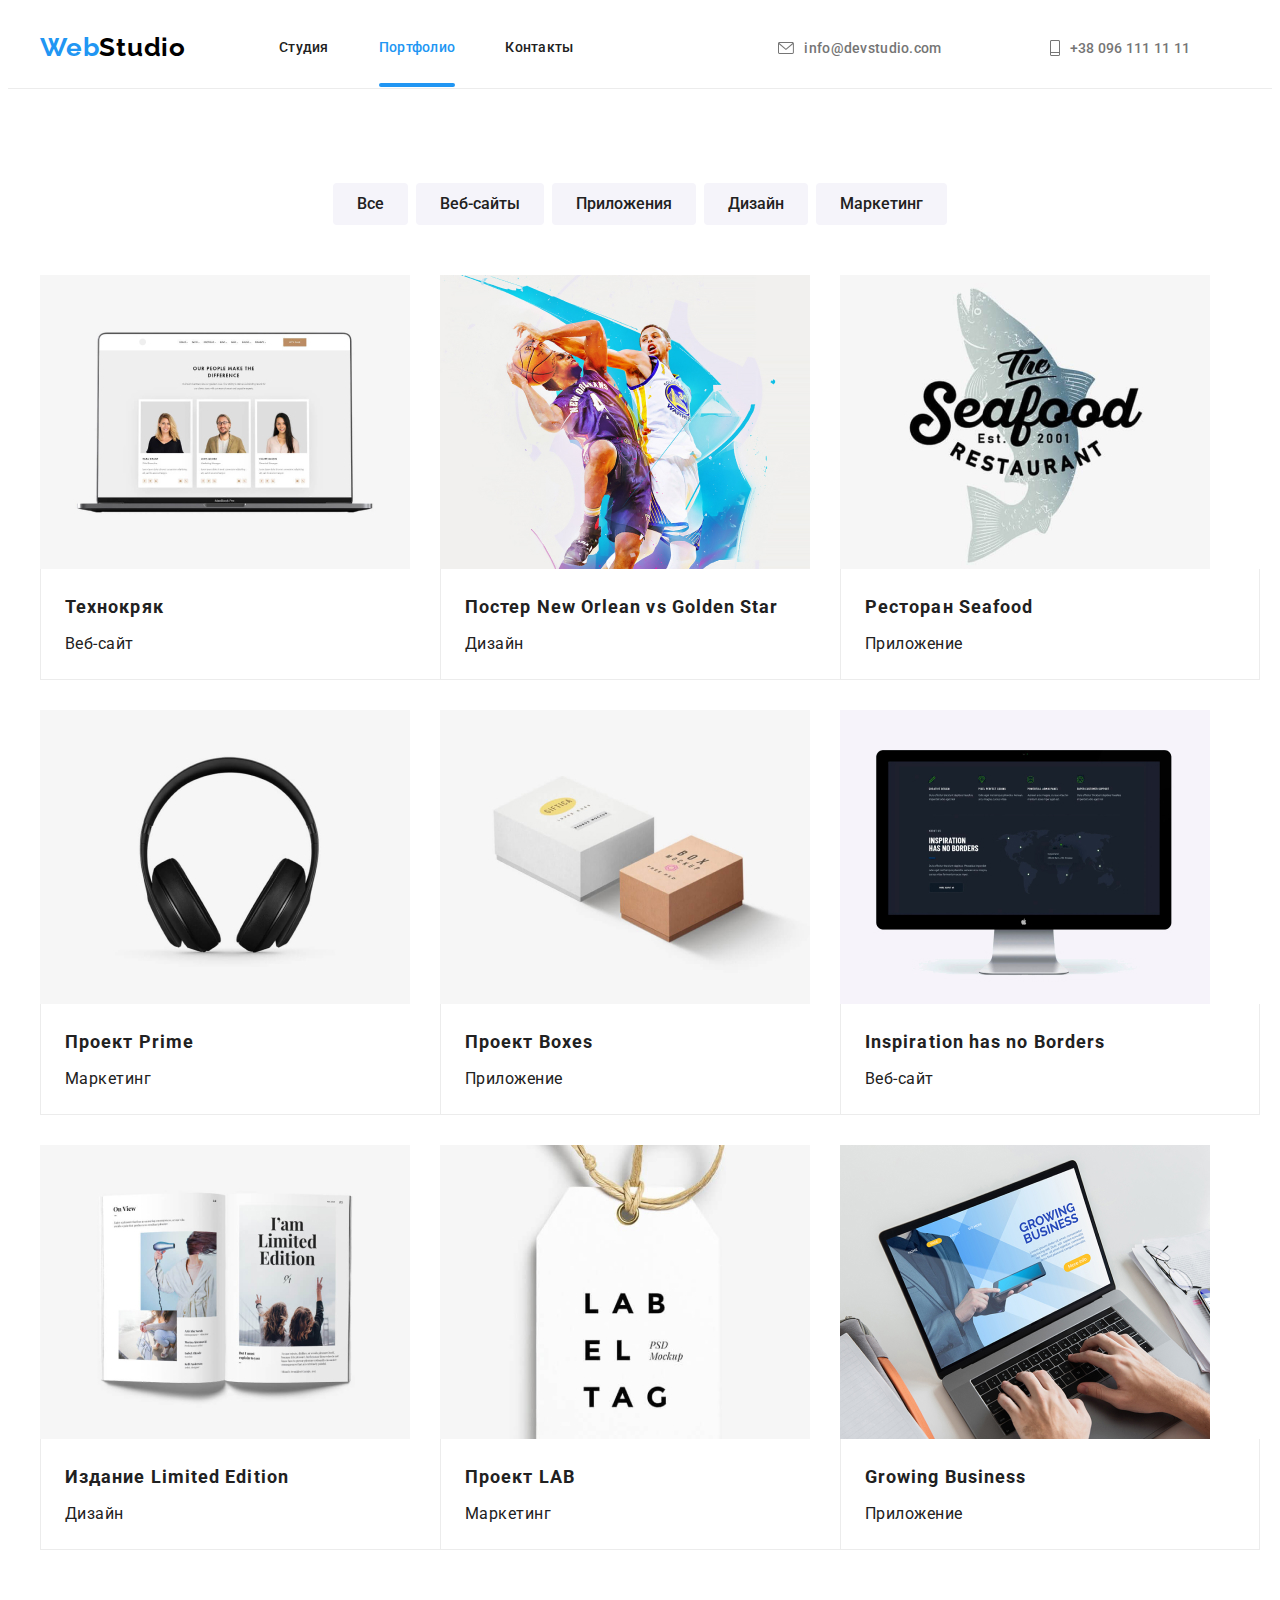
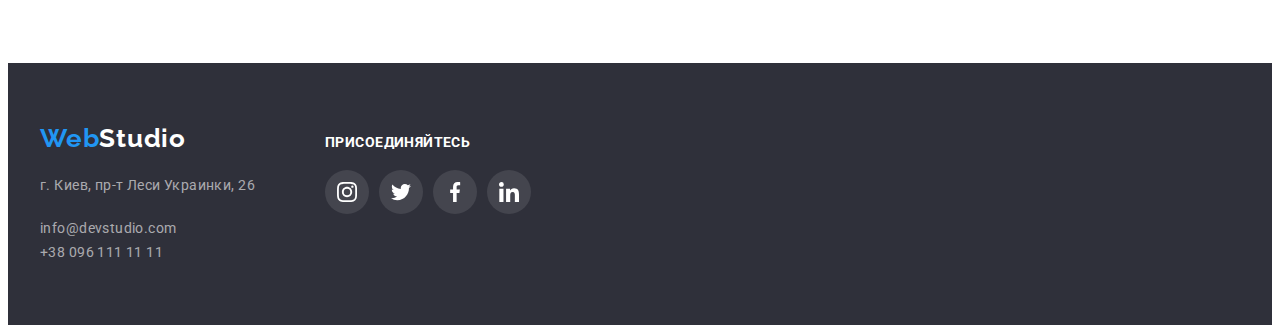
==== portfolio.html @ d0eacb2d "Add files via upload" ====
<!DOCTYPE html>
<html lang="en">
  <head>
    <meta charset="UTF-8" />
    <meta http-equiv="X-UA-Compatible" content="IE=edge" />
    <meta name="viewport" content="width=device-width, initial-scale=1.0" />
    <title>Document</title>
    <link
      rel="stylesheet"
      href="https://cdnjs.cloudflare.com/ajax/libs/modern-normalize/1.1.0/modern-normalize.min.css"
      integrity="sha512-wpPYUAdjBVSE4KJnH1VR1HeZfpl1ub8YT/NKx4PuQ5NmX2tKuGu6U/JRp5y+Y8XG2tV+wKQpNHVUX03MfMFn9Q=="
      crossorigin="anonymous"
      referrerpolicy="no-referrer"
    />
    <link rel="preconnect" href="https://fonts.gstatic.com" />
    <link
      href="https://fonts.googleapis.com/css2?family=Raleway:wght@700&family=Roboto:wght@400;500;700;900&display=swap"
      rel="stylesheet"
    />
  </head>
  <link rel="stylesheet" href="css/style.css" />
  <body>
    <!-- HEADER -->
    <header class="header">
      <div class="container header-container">
        <nav class="main-nav">
          <a class="logo-header-link" href=""
            >Web<span class="logo-color">Studio</span></a
          >
          <ul class="site-nav">
            <li class="nav-item">
              <a class="link" href="./index.html"> Студия</a>
            </li>
            <li class="nav-item">
              <a class="link current" href="./portfolio.html "> Портфолио</a>
            </li>
            <li class="nav-item"><a class="link" href=" "> Контакты</a></li>
          </ul>
        </nav>
        <ul class="auth-nav">
          <li class="auth-nav-item">
            <a class="contact-link" href="mailto:info@devstudio.com">
              <svg class="auth-nav-icon" width="16"height="12">
                <use href="./images/icons/sprite.svg#icon-envelope"></use>
              </svg>
              info@devstudio.com</a
            >
          </li>
          <li class="auth-nav-item">
            <a class="contact-link" href="tel:+380961111111"
              >
              <svg class="auth-nav-icon" width="10"height="16">
                <use href="./images/icons/sprite.svg#icon-cell"></use>
              </svg>
              +38 096 111 11 11</a
            >
          </li>
        </ul>
      </div>
    </header>
    <main>
      <!-- Filter -->
      <section class="section-hero">
        <div class="container">
          <h1 class="visually-hidden">Портфолио</h1>
          <ul class="filtr-menu-list">
            <li class="filtr-item">
              <button class="pop-up-btn" type="button">Все</button>
            </li>
            <li class="filtr-item">
              <button class="pop-up-btn" type="button">Веб-сайты</button>
            </li>
            <li class="filtr-item">
              <button class="pop-up-btn" type="button">Приложения</button>
            </li>
            <li class="filtr-item">
              <button class="pop-up-btn" type="button">Дизайн</button>
            </li>
            <li class="filtr-item">
              <button class="pop-up-btn" type="button">Маркетинг</button>
            </li>
          </ul>
          <h2 hidden class="">фильтр</h2>
          <!-- PORTFOLIO-->
          
          <ul class="projects-list list">

                <li class="projects-list-item">
                  <a href="" class="link overlay-content">
                  <div class="overlay-area">
                      <img class="card-projects" src="images/Portfolio/texnokriak.jpg" alt="Страница веб-сайта проекта Технокряк" width="370" height="294">
                      <p class="projects-overlay">Технокряк это современная площадка распространения коронавируса. Компании используют эту платформу для цифрового шпионажа и атак на защищённые сервера конкурентов.</p>
                  </div>
                  <div class="card-description">
                      <h3 class="projects-list-title">Технокряк</h3>
                      <p class="projects-list-descr">Веб-сайт</p>
                  </div>
                  </a>
              </li>

              <li class="projects-list-item">
                  <a href="" class="link overlay-content">
                  <div class="overlay-area">
                      <img class="card-projects" src="images/Portfolio/poster.jpg" alt="Игроки команд играют в баскетбол" width="370" height="294">
                      <p class="projects-overlay">Технокряк это современная площадка распространения коронавируса. Компании используют эту платформу для цифрового шпионажа и атак на защищённые сервера конкурентов.</p>
                  </div>
                  <div class="card-description">
                      <h3 class="projects-list-title">Постер <span lang="en">New Orlean vs Golden Star</span> </h3>
                      <p class="projects-list-descr">Дизайн</p>
                  </div>
                  </a>
              </li>

              <li class="projects-list-item">
                  <a href="" class="link overlay-content">
                  <div class="overlay-area">
                      <img class="card-projects" src="images/Portfolio/restoran.jpg" alt="Логотип ресторана" width="370" height="294">
                      <p class="projects-overlay">Технокряк это современная площадка распространения коронавируса. Компании используют эту платформу для цифрового шпионажа и атак на защищённые сервера конкурентов.</p>
                  </div>
                  <div class="card-description">
                      <h3 class="projects-list-title">Ресторан <span lang="en">Seafood</span></h3>
                      <p class="projects-list-descr">Приложение</p>
                  </div>
                  </a>
              </li>

              <li class="projects-list-item">
                  <a href="" class="link overlay-content">
                  <div class="overlay-area">
                      <img class="card-projects" src="images/Portfolio/projectprime.jpg" alt="Наушники" width="370" height="294">
                      <p class="projects-overlay">Технокряк это современная площадка распространения коронавируса. Компании используют эту платформу для цифрового шпионажа и атак на защищённые сервера конкурентов.</p>
                  </div>
                  <div class="card-description">
                      <h3 class="projects-list-title">Проект <span lang="en">Prime</span></h3>
                      <p class="projects-list-descr">Маркетинг</p>
                  </div>
                  </a>
              </li>

              <li class="projects-list-item">
                  <a href="" class="link overlay-content">
                  <div class="overlay-area">
                      <img class="card-projects" src="images/Portfolio/projectboxes.jpg" alt="Образцы коробок з логотипами" width="370" height="294">
                      <p class="projects-overlay">Технокряк это современная площадка распространения коронавируса. Компании используют эту платформу для цифрового шпионажа и атак на защищённые сервера конкурентов.</p>
                  </div>
                  <div class="card-description">
                      <h3 class="projects-list-title">Проект <span lang="en">Boxes</span></h3>
                      <p class="projects-list-descr">Приложение</p>
                  </div>
                  </a>
              </li>

              <li class="projects-list-item">
                  <a href="" class="link overlay-content">
                  <div class="overlay-area">
                      <img class="card-projects" src="images/Portfolio/inspiration.jpg" alt="Приветственная страница веб-сайта" width="370" height="294">
                      <p class="projects-overlay">Технокряк это современная площадка распространения коронавируса. Компании используют эту платформу для цифрового шпионажа и атак на защищённые сервера конкурентов.</p>
                  </div>
                  <div class="card-description">
                      <h3 class="projects-list-title" lang="en">Inspiration has no Borders</h3>
                      <p class="projects-list-descr">Веб-сайт</p>
                  </div>
                  </a>
              </li>

              <li class="projects-list-item">
                  <a href="" class="link overlay-content">
                  <div class="overlay-area">
                      <img class="card-projects" src="images/Portfolio/liited.jpg" alt="Развертка печатного издания" width="370" height="294">
                      <p class="projects-overlay">Технокряк это современная площадка распространения коронавируса. Компании используют эту платформу для цифрового шпионажа и атак на защищённые сервера конкурентов.</p>
                  </div>
                  <div class="card-description">
                      <h3 class="projects-list-title">Издание <span lang="en">Limited Edition</span></h3>
                      <p class="projects-list-descr">Дизайн</p>
                  </div>
                  </a>
              </li>

              <li class="projects-list-item">
                  <a href="" class="link overlay-content">
                  <div class="overlay-area">
                      <img class="card-projects" src="images/Portfolio/projectlab.jpg"alt="Етикетка бренда" width="370" height="294">
                      <p class="projects-overlay">Технокряк это современная площадка распространения коронавируса. Компании используют эту платформу для цифрового шпионажа и атак на защищённые сервера конкурентов.</p>
                  </div>
                  <div class="card-description">
                      <h3 class="projects-list-title">Проект <span lang="en">LAB</span></h3>
                      <p class="projects-list-descr">Маркетинг</p>
                  </div>
                  </a>
              </li>

              <li class="projects-list-item">
                  <a href="" class="link overlay-content">
                  <div class="overlay-area">
                      <img class="card-projects" src="images/Portfolio/growing.jpg" alt="Приветственная страница приложения на лептопе" width="370" height="294">
                      <p class="projects-overlay">Технокряк это современная площадка распространения коронавируса. Компании используют эту платформу для цифрового шпионажа и атак на защищённые сервера конкурентов.</p>
                  </div>
                  <div class="card-description">
                      <h3 class="projects-list-title" lang="en"> Growing Business</h3>
                      <p class="projects-list-descr">Приложение</p>
                  </div>
                  </a>
              </li>
          </ul>
​
          
        </div>
      </section>
    </main>
    <!-- Footer -->
    <footer class="footer">
      <div class="container footer-container">
        <div  class="container-address">
          <a class="logo-footer" href=" "
          >Web<span class="logo-color-footer">Studio</span></a>
        <address class="main-contact">
        
          <ul class="list">
            <li class="footer-item">
              <a
                class="footer-link footer-location link"
                href="https://goo.gl/maps/65E6jA36ebbG1yaQ8"
                target="_blank"
                rel="noopener noreferrer"
                >г. Киев, пр-т Леси Украинки, 26</a
              >
            </li>
​
            <li class="footer-item">
              <a class="footer-link footer-contact link" href="mailto:info@devstudio.com">
                info@devstudio.com</a
              >
            </li>
            <li class="footer-link footer-contact link">
              <a class="footer-link footer-contact link" href="tel:+380961111111"
                >+38 096 111 11 11</a
              >
            </li>
          </ul>
          
        </address>
      </div>
      <div class="footer-social">
        <h3 class="icon-title">присоединяйтесь</h3>
        <ul class="footer-list-icon list" >
          <li class="footer-list-icon-item">
        <a class="footer-list-icon-item-link" href="#">
          <svg class="footer-icon" width="20px" 
          height="20px">
             <use
                href="./images/icons/sprite.svg#icon-instagram"></use>
         </svg>
        </a>
      </li>
      <li class="footer-list-icon-item">
        <a class="footer-list-icon-item-link" href="#">
          <svg class="footer-icon" width="20px" 
          height="20px">
             <use
                href="./images/icons/sprite.svg#icon-twitter"></use>
         </svg>
        </a>
      </li>
      <li class="footer-list-icon-item">
        <a class="footer-list-icon-item-link" href="#">
          <svg class="footer-icon" width="20px" 
          height="20px">
             <use
                href="./images/icons/sprite.svg#icon-facebook"></use>
         </svg>
        </a>
      </li>
      <li class="footer-list-icon-item">
        <a class="footer-list-icon-item-link" href="#">
          <svg class="footer-icon" width="20px" 
          height="20px">
             <use
                href="./images/icons/sprite.svg#icon-linkedin"></use>
         </svg>
        </a>
      </li>
      </ul>
      </div>
      </div>
    </footer>
  </body>
</html>
---- css/style.css ----
.list {
  list-style: none;
}

:root {
  --primary-font: "Roboto", sans-serif;
  --secondary-font: "Raleway", sans-serif;
  --primary-font-color: #757575;
  --secondary-font-color: #212121;
  --logo-accent-color: #2196f3;
  --logo-second-color: #000000;
  --our-team-bgr: #f5f4fa;
  --logo-footer-color: #ffffff;
  --link-hover-focus: #2196f3;
  --border-color: #ececec;
  --box-shadov: 0px 1px 3px rgba(0, 0, 0, 0.12), 0px 1px 1px rgba(0, 0, 0, 0.14),
    0px 2px 1px rgba(0, 0, 0, 0.2);
  --btn-shadow: 0px 4px 4px rgba(0, 0, 0, 0.15);
  --footer-link-color: rgba(255, 255, 255, 0.6);
  --footer-bgr: #2f303a;
  --main-letter-spacing: 0.03em;
  --main-font-size: 14px;
  transition: fill 250ms cubic-bezier(0.4, 0, 0.2, 1), border 250ms cubic-bezier(0.4, 0, 0.2, 1);
  transition: color 250ms cubic-bezier(0.4, 0, 0.2, 1);
  transition: background-color 250ms cubic-bezier(0.4, 0, 0.2, 1), color 250ms cubic-bezier(0.4, 0, 0.2, 1), box-shadow 250ms cubic-bezier(0.4, 0, 0.2, 1);
  --font-weight-secondary: bold;
}
h1,
h2,
h3,
h4,
h5,
p {
  margin-top: 0;
  margin-bottom: 0;
}
ul,
ol {
  margin-top: 0;
  margin-bottom: 0;
  padding-left: 0;
}

a {
  text-decoration: none;
}
.list{
  list-style: none;
  margin-top: 0px;
  margin-bottom: 0px;
  padding-left: 0px;
}
.link{
  text-decoration: none;
  color: inherit;
  transition: color 250ms cubic-bezier(0.4, 0, 0.2, 1);
}

img {
  display: block;
}
body {
  font-family: var(--primacy-font), "Open-sans", sans-serif;
  color: var(--primary-font-color);
}
.header {
  padding-top: 24px;
  padding-bottom: 25px;
  border-bottom: 1px solid var(--border-color);
}
.header-container {
  display: flex;
  align-items: center;
}

  .container {
    width: 1200px;
    padding-left: 15px;
    padding-right: 15px;
    margin-left: auto;
    margin-right: auto;
}
.visually-hidden {
  position: absolute;
  clip: rect(0 0 0 0);
  width: 1px;
  height: 1px;
  margin: -1px;
}
.section {
  /* padding-top: 94px;
  padding-bottom: 94px; */
}
.main-nav {
  display: flex;
  align-items: center;
}
.logo-header-link {
  font-family: var(--secondary-font);
  font-weight: 700;
  font-size: 26px;
  line-height: 1.2;
  letter-spacing: 0.03em;
  color: var(--logo-second-color);
  text-decoration: none;
  margin-right: 93px;
  margin-left: 0;
  color: #2196f3;
  transition: color 250ms cubic-bezier(0.4, 0, 0.2, 1);
}
.logo-color {
  color: var(--logo-second-color);
}
.site-nav {
  list-style: none;
  display: flex;
  align-items: center;
}

.nav-item:not(:last-child) {
  margin-right: 50px;
  font-style: normal;
  font-weight: 500;
  font-size: 14px;
  line-height: 16px;
  letter-spacing: 0.02em;
  text-decoration: none;
  color: #212121;
}
.nav-item .link:hover,
.nav-item .link:focus {
  color: var(--link-hover-focus);
}
.link {
  text-decoration: none;
  color: var(--secondary-font-color);
  font-weight: 500px;
  line-height: 1.14;
}
.link.current {
  color: #2196f3;
  cursor: pointer;
  text-decoration: none;
  position: relative;
}
.link.current::before {
  position: absolute;
  left: 0;
  bottom: -32px;
  display: block;
  content: '';
  width: 100%;
  height: 4px;
  background-color: ;
  background-color: #2196f3;
  border-radius: 4px;
}

.nav-item:not(:first-child) {
  font-style: normal;
  font-weight: 500;
  font-size: 14px;
  line-height: 16px;
  letter-spacing: 0.02em;
  color: #757575;
  text-decoration: none;
}

.auth-nav {
  list-style: none;
  display: flex;
  align-items: center;
  margin-left: auto;
}
.auth-nav-item:not(:first-child) {
  margin-left: 50px;
}

.auth-nav-item:hover,
.auth-nav-item:focus {
  color: var(--link-hover-focus);
}
.mail-link-current {
  color: #2196f3;
  text-decoration: none;
  font-size: 14px;
  font-weight: 500;
}
.auth-nav .nav-item + .nav-item {
  margin-left: 50px;
}
.auth-nav-icon{
  fill:currentColor;
  margin-right: 10px;

}
/*End-Header*/

/*------*HERO*-------*/

.hero {
  text-align: center;
  padding-top: 200px;
  padding-bottom: 200px; 

   max-width: 1600px;
  margin-left: auto;
  margin-right: auto; 
  background-image: linear-gradient(rgba(47, 48, 58, 0.4),rgba(47, 48, 58, 0.4)),
  url("../images/overlay/overlayfone.jpg");
  background-size: contain;
  background-repeat: no-repeat;
  background-position: center;
  background-size: cover ;
}

.hero-title {
  margin: 0 auto;
  margin-bottom: 30px;
  font-family: Roboto;
  font-style: normal;
  font-weight: 900;
  font-size: 44px;
  line-height: 60px;
  /* or 136% */
  /* text-align: center; */
    letter-spacing: 0.06em;
  text-transform: uppercase;
  color: #ffffff;
   width: 696px;
  /* height: 120px;
  left: 452px;
  top: 280px; 
   */
  
   
}

.hero-button {
  
    display: inline-block;
    width: 200px;
    padding-top: 10px;
    padding-right: 10px;
    padding-bottom: 10px;
    padding-left: 10px;
    border: 0px;
    border-radius: 4px;
    box-shadow: 0px 4px 4px rgb(0 0 0 / 15%);
    font-weight: var(--font-weight-secondary);
    font-size: 16px;
    line-height: 1.87;
    letter-spacing: 0.06em;
    background-color: var(--logo-accent-color);
    color: var(--logo-footer-color);
    cursor: pointer;
    transition: background-color 250ms cubic-bezier(0.4, 0, 0.2, 1), box-shadow 250ms cubic-bezier(0.4, 0, 0.2, 1);
}
.backdrop {
  position: fixed;
  width: 100vw;
  height: 100vh;
  top: 0;
  left: 0;
  background: rgba(0, 0, 0, 0.2);
  transition: opacity var(--main-duration) var(--transition),
   visibility var(--main-duration) var(--transition);}
   
   .is-hidden {
    opacity: 0;
    visibility: hidden;
    pointer-events: none;
}
.modal {
  position: absolute;
  margin-top: 0;
  padding-top: 0;
  top: 50%;
  left: 50%;
  transform: translate(-50%, -50%);
  width: 528px;
  height: 581px;
  background: #ffffff;
  box-shadow: 0px 1px 3px rgb(0 0 0 / 12%),
   0px 1px 1px rgb(0 0 0 / 14%),
   0px 2px 1px rgb(0 0 0 / 20%);
  border-radius: 4px;
}
.modal-close-btn {
  display: flex;
  align-items: center;
  justify-content: center;
  position: absolute;
  top: 8px;
  right: 8px;
  border-radius: 50%;
  border: 1px solid rgba(0, 0, 0, 0.1);
  background-color: transparent;
  cursor: pointer;
  padding: 6px 6px;
}
  
/*------* END HERO*-------*/

/*-------*description*---------*/
.descript {
  padding-top: 94px;
  margin-bottom: 94px;
}
.visually-hidden {
  position: absolute;
  width: 1px;
  height: 1px;
  margin: -1px;
  border: 0;
  padding: 0;

  white-space: nowrap;
  clip: rect(0 0 0 0);
  clip-path: inset(100%);
  overflow: hidden;
}
.description-list{
  display: flex;
  list-style: none;
  padding: 0;
}
.description-item:not(:last-child) {
  margin-right: 30px;
}


.description-item > .description-title{
  margin-top: 0;
}
.description-item > .description{
  margin-top: 0;
}
.discription-thumb{
  height: 120px;
  border-radius: 4px;
  background-color: #f5f4fa;
  display: flex;
  justify-content: center;
align-items: center;
margin-bottom: 30px;

}
 .description-title {
  font-style: normal;
  font-weight: bold;
  font-size: 14px;
  line-height: 16px;
  letter-spacing: 0.03em;
  text-transform: uppercase;
  color: #212121;
  margin-bottom: 10px;

} 

 /* .description {
  font-style: normal;
  font-weight: normal;
  font-size: 14px;
  line-height: 24px;
  letter-spacing: 0.03em;
  color: var(--primacy-font-color);
  line-height: 1.7;
  margin-top: 10px; 
} */

/*-------* End Description*---------*/

/*-------*What We Do*---------*/
.performans {
  padding-bottom: 94px;
}
.performans-header {
  font-weight: 700;
  font-size: 36px;
  line-height: 1.16;
  text-align: center;
  letter-spacing: var(--main-letter-spacing);
  color: var(--secondary-font-color);

  margin-bottom: 50px;
}
/* .what-we-do-name {
  font-style: normal;
  font-weight: bold;
  font-size: 36px;
  line-height: 42px;
  text-align: center;
  letter-spacing: 0.03em;
  font-weight: 700;
  color: var(--secondary-font-color);
  font-size: 36px;
  line-height: 1.17;
  text-align: center;
} */
/* .what-item {
  display: flex;
  list-style: none;
  margin-top: 50px;
} */
.performans-list {
  display: flex;
  flex-wrap: wrap;
}
.performans-list-item {
  position: relative;
  width: 370px;
  height: 294px;
  margin-right: 30px;
}
.performans-list-item:nth-child(3n) {
  margin-right: 0px;
}
/* .img-list:not(:last-child) {
  margin-right: 30px;
} */
.performans-title{
  position: 
  absolute;
    width: 100%;
    bottom: 0;
    padding: 27px 0px 27px 0px;
    background-color: rgba(47, 48, 58, 0.8);
    font-weight: bold;
    font-size: 14px;
    line-height: 1.14;
    text-align: center;
    letter-spacing: 0.03em;
    text-transform: uppercase;
    color: #ffffff;
}

/*-------*End What We Do*---------*/

/*-------*Team*---------*/


  .our-team {
    background: var(--our-team-bgr);
    padding-top: 94px;
    padding-bottom: 94px;
}

.Team-title {
  font-style: normal;
  font-weight: 700;
  font-size: 36px;
  line-height: 1.17;
  text-align: center;
  letter-spacing: var(--main-letter-spacing);
  color: var(--secondary-font-color);
  margin-bottom: 50px;
}
.team-list {
  display: flex;
  list-style: none;
  margin-top: 50px; 
  
}

.team-item:not(:last-child) {
  margin-right: 30px;
}
.team-item {
  background: var(--logo-footer-color);
    width: 270px;
    margin-right: 30px;
    display: flex;
    flex-direction: column;
    box-shadow: 0px 1px 3px rgb(0 0 0 / 12%), 0px 1px 1px rgb(0 0 0 / 14%), 0px 2px 1px rgb(0 0 0 / 20%);
    border-radius: 0px 0px 4px 4px;
}

.team-box {
  width: 270px;
    padding-top: 30px;
    padding-bottom: 30px;
    padding-left: 32px;
    padding-right: 32px;
    text-align: center;
    background: var(--logo-footer-color);
    border-radius: 0px 0px 4px 4px;
}
.Name {
  font-weight: 500;
    font-size: 16px;
    line-height: 1.19;
    letter-spacing: var(--main-letter-spacing);
    color: var(--secondary-font-color);
    margin-bottom: 10px;
}

.specialty {
  font-size: 16px;
    line-height: 1.19;
    letter-spacing: var(--main-letter-spacing);
    color: var(--primary-font-color);
    margin-bottom: 16px;
}
.team-list-icon{
  justify-content: center;
  display: flex;
  list-style: none;
  margin-top: 10px;
  
}
.team-list-icon-item{
  width: 44px;
  height: 44px;

}
.team-icon{
  fill: currentColor;

}
.team-list-icon-item:not(:last-child){
  margin-right:10px;
}
.team-list-icon-item-link{
  width: 100%;
  height: 100%;
  display: flex;
  align-items: center;
  justify-content: center;
  color: #afb1b8;
  border-radius: 50px;
  transition: background-color 250ms cubic-bezier(0.4, 0, 0.2, 1), fill 250ms cubic-bezier(0.4, 0, 0.2, 1);
}

.team-list-icon-item-link:hover,
.team-list-icon-item-link:focus{
  background-color: #2196f3;
  color: #ffffff;
}
/*-------*End team*---------*/
/* loyal-customers*/
.loyal-customer{
  padding-top: 94px;
  padding-bottom: 94px;
}

.loyal-customers-list{
  display: flex;
  list-style:  none;
}


.loyal-customers-list-item{
/* width: 170px;
height: 92px; */
margin-right: 30px;
}
.loyal-customers-list-item:not(:last-child){
  margin-right: 30px;
}
.loyal-customers-list-item-link{
  display: flex;
  align-items: center;
  justify-content: center;
  width: 170px;
  height: 92px;
  fill: #afb1b8;
  border: 1px solid #afb1b8;
  box-sizing: border-box;
  border-radius: 4px;
  transition: fill 250ms cubic-bezier(0.4, 0, 0.2, 1), border 250ms cubic-bezier(0.4, 0, 0.2, 1);
}

.loyal-customers-list-item-link:focus,
.loyal-customers-list-item-link:hover {
  fill: var(--link-hover-focus);
  border: 1px solid var(--link-hover-focus);
}
.icon-client{
  width: 106px;
    height: 60px;
    transition-duration: 250ms;
  transition-timing-function: cubic-bezier(0.4, 0, 0.2, 1);
    /* fill: #afb1b8; */
}
.loyal-customers-list-item-link:hover,
.loyal-customers-list-item-link:focus{
  color: #2196f3;
  border-color: #2196f3;
  outline: none;
}
.loyal-customers-title{
  font-size: 36px;
    color: var(--title-text-color);
    text-align: center;
    margin: 0%;
    margin-bottom: 50px;
    
}
.icon-client{
 width: 106px;
 height: 60px;
}
/* end-loyal-customers */

/*-------*Footer*---------*/

.footer {
  background: var(--footer-bgr);
  padding-top: 60px;
  padding-bottom: 60px;
  display: flex;
}
.footer-container{
  display: flex;
  align-items: baseline;

}
.main-contact {
  margin-top: 20px;
}
.footer-item {
  margin-bottom: 9px;
}
.footer-item:not(:last-child) {
  margin-bottom: 0px;
}
.footer-link {
  font-weight: 400;
  font-style: normal;
  font-size: var(--main-font-size);
  line-height: 1.71;
  letter-spacing: var(--main-letter-spacing);
}
.footer-location {
  color: var(--footer-link-color);
}
.footer-contact {
  color: var(--footer-link-color);
}

.mail-footer,
.tel-footer {
  font-style: normal;
  font-weight: normal;
  font-size: 14px;
  line-height: 24px;
  text-decoration: none;
  letter-spacing: 0.03em;
  color: rgba(255, 255, 255, 0.6);
}

.mail-footer:hover,
.mail-footer:focus {
  color: var (--link-hover-focus);
}

.logo-footer {
  font-family: Raleway;
  font-weight: bold;
  font-size: 26px;
  line-height: 31px;
  text-decoration: none;
  letter-spacing: 0.03em;
  color: #2196f3;
}

.logo-color-footer {
  color: #ffffff;
}

.footer-social{
  width: 206px;
  margin-left: 70px;
}

.icon-title{
  margin: 0;
  font-weight: bold;
  font-size: 14px;
  line-height: 16px;
  letter-spacing: 0.03em;
  text-transform: uppercase;
  margin-bottom: 20px;
  color: var(--logo-footer-color);
    
}
.footer-list-icon{
  display: flex;
    justify-content: space-between;}
  
.footer-list-icon-item{
  display: list-item;
    text-align: -webkit-match-parent;
}
.footer-list-icon-item-link{
  display: flex;
  align-items: center;
  justify-content: center;
  width: 44px;
  height: 44px;
  border-radius: 50%;
  background: rgba(255, 255, 255, 0.1);
  fill: var(--logo-footer-color);
  transition: background-color 250ms cubic-bezier(0.4, 0, 0.2, 1);}
.footer-icon{
  width: 44px;
  height: 44px;
  fill: var(--white-color);
}
.footer-icon{
  width: 20px;
    height: 20px;
    align-content: center;
    justify-content: center;
}
.footer-list-icon-item-link:hover,
.footer-list-icon-item-link:focus {
  background-color: var(--link-hover-focus);
}


/*-------*End Footer*---------*/

/*portfolio*/

/*HEADER*/

body {
  font-family: var(--primary-font), "Open Sans", sans-serif;
  color: var(--primary-font-color);
  font-weight: 400;
  font-size: 16px;
}
.header {
}
.main-nav {
  font-size: 14px;
}
.header-logo {
  font-family: var(--secondar-font);
  font-weight: 700;
  font-size: 26px;
  line-height: 1.2;
  letter-spacing: 0.03em;
  color: var(--logo-second-color);
  text-decoration: none;
}

.site-nav {
  list-style: none;
}

.menu-link {
  font-style: normal;
  font-weight: 500;
  font-size: 14px;
  line-height: 16px;
  letter-spacing: 0.02em;
  text-decoration: none;
  color: #212121;
}

.menu-link:hover,
.menu-link:focus {
  color: #2196f3;
}

.menu-link.current {
  color: #2196f3;
  cursor: pointer;
  text-decoration: none;
}
.auth-nav-item{
  display: flex;
  justify-content: center;
  align-items: center;
  margin-right: 30px;
  width: 180px;
}

.contact-link:hover,
.contact-link:focus,
.contact-link:hover,
.contact-link:focus {
  color: var(--link-hover-focus--);
  fill: var(--link-hover-focus--);
}

.contact-link {
  font-style: normal;
  font-weight: 500;
  font-size: 14px;
  line-height: 16px;
  letter-spacing: 0.02em;
  color: #757575;
  text-decoration: none;
  display: flex;
  align-items: center;
  transition: color 250ms cubic-bezier(0.4, 0, 0.2, 1);
}

.tel-link:hover,
.tel-link:focus,
.contact-link:hover,
.contact-link:focus {
  color: var(--link-hover-focus);
}

.contacts-tel:hover,
.contacts-tel:focus {
  color: #2196f3;
}
body {
  
}
/*End-Header*/

/*FILTER*/
.section-hero {
  padding-top: 94px;
  padding-bottom: 94px;
}
.filtr-menu-list {
  list-style: none;
  display: flex;
  justify-content: center;
  margin-bottom: 50px;
}

.filtr-item:not(:last-child) {
  margin-right: 8px;
}

.btn {
  font-family: var(--primary-font);
  font-weight: 500;
  font-size: 16px;
  line-height: 1.63;
  display: flex;
  align-items: center;
  text-align: center;
  letter-spacing: 0.06em;
  background-color: #f5f4fa;
  color: #212121;
  background: #2196f3;
  box-shadow: 0px 4px 4px rgba(0, 0, 0, 0.15);
  border-radius: 4px;
  cursor: pointer;
  padding: 6px 22px;
  border-color: #2196f3;
}

.pop-up-btn {
  font-family: inherit;
  font-size: 16px;
  background-color: #f5f4fa;
  color: #212121;
  font-weight: 500;
  line-height: 1.63;
  cursor: pointer;
  padding: 6px 22px;
  border-radius: 4px;
  border-color: transparent;
  transition: background-color 250ms cubic-bezier(0.4, 0, 0.2, 1), color 250ms cubic-bezier(0.4, 0, 0.2, 1), box-shadow 250ms cubic-bezier(0.4, 0, 0.2, 1);
}

.pop-up-btn:hover,
.pop-up-btn:focus {
  color: #ffffff;
  background-color: #2196f3;  
  box-shadow: 0px 3px 1px rgb(0 0 0 / 10%), 0px 1px 2px rgb(0 0 0 / 8%), 0px 2px 2px rgb(0 0 0 / 12%)
}
/*====================MODAL====================================*/

.backdrop {
  position: fixed;
  width: 100vw;
  height: 100vh;
  top: 0;
  left: 0;
  background-color: rgba(0, 0, 0, 0.2);
transition: visibility 250ms cubic-bezier(0.4, 0, 0.2, 1),
    opacity 250ms cubic-bezier(0.4, 0, 0.2, 1);
}

.modal {
  position: absolute;
  top: 50%;
  left: 50%;
  width: 528px;
  height: 580px;
  transform: translate(-50%, -50%);
  background-color: #ffffff;
  box-shadow: 0px 1px 3px rgba(0, 0, 0, 0.12), 0px 1px 1px rgba(0, 0, 0, 0.14),
    0px 2px 1px rgba(0, 0, 0, 0.2);
  border-radius: 4px;
}

.close-btn {
  position: absolute;
  width: 30px;
  height: 30px;
  top: 8px;
  right: 8px;
  background: transparent;
  border: 1px solid rgba(0, 0, 0, 0.1);
  border-radius: 50%;
  cursor: pointer;
  display: flex;
  justify-content: center;
  align-items: center;
}

.close-img {
  width: 18px;
  height: 18px;
}

.is-hidden {
  opacity: 0;
  visibility: hidden;
  pointer-events: none;
}

/*====================End-MODAL====================================*/




/*END FILTER*/

/*PORTFOLIO*/
.projects-list {
  display: flex;
  flex-wrap: wrap;
}

.projects-list-item {
  width: 370px;
  margin-right: 30px;
  margin-bottom: 30px;
  border-radius: 4px;
  transition: box-shadow 250ms cubic-bezier(0.4, 0, 0.2, 1);
}

.projects-list-item:nth-child(3n) {
  margin-right: 0;
}
.projects-list-item:nth-last-child(-n + 3) {
  margin-bottom: 0;
}

.overlay-content{
  display: block;
  
}

.overlay-content:hover .projects-overlay,
.overlay-content:focus .projects-overlay {
  transform: translateY(0%);
  box-shadow: 0px 1px 1px rgb(0 0 0 / 12%), 0px 4px 4px rgb(0 0 0 / 6%), 1px 4px 6px rgb(0 0 0 / 16%);
}

.overlay-content:hover,
.overlay-content:focus {
  box-shadow: 0px 1px 1px rgba(0, 0, 0, 0.12), 0px 4px 4px rgba(0, 0, 0, 0.06),
    1px 4px 6px rgba(0, 0, 0, 0.16);
}


.overlay-area {
  position: relative;
  overflow: hidden;
}

.card-projects {
  display: block;
}

.projects-overlay {
  position: absolute;
  width: 100%;
  height: 100%;
  top: 0;
  left: 0;
  transform: translateY(100%);

  background-color: #2196f3;
  padding: 62px 24px;
  overflow: auto;

  font-size: 18px;
  line-height: 1.56;
  letter-spacing: var(--main-letter-spacing);
  color: var(--logo-footer-color);
  transition: transform 250ms cubic-bezier(0.4, 0, 0.2, 1);
}



.card-description {
  width: 370px;
  padding: 20px 24px;
  background: var(--logo-footer-color);
  border: 1px solid var(--border-color);
  border-top: 0;
}
.projects-list-title {
  font-weight: 700;
  font-size: 18px;
  line-height: 2;
  letter-spacing: 0.06em;
  color: var(--secondary-font-color);

  margin-bottom: 4px;
}

.projects-list-descr {
  font-size: 16px;
  line-height: 1.87;
  letter-spacing: var(--main-letter-spacing);
  color: var(--primacy-font-color);
}



/*END PORTFOLIO*/

/*FOOTER*/

.logo-footer {
  font-family: Raleway;
  font-weight: bold;
  font-size: 26px;
  line-height: 31px;
  text-decoration: none;
  letter-spacing: 0.03em;
  color: #2196f3;
  display: block;
  margin-bottom: 20px;
}

.logo-color-footer {
  color: #ffffff;
}

.mail-footer,
.tel-footer {
  font-style: normal;
  font-weight: normal;
  font-size: 14px;
  line-height: 24px;
  text-decoration: none;
  letter-spacing: 0.03em;
  color: rgba(255, 255, 255, 0.6);
}

/*END FOOTER*/
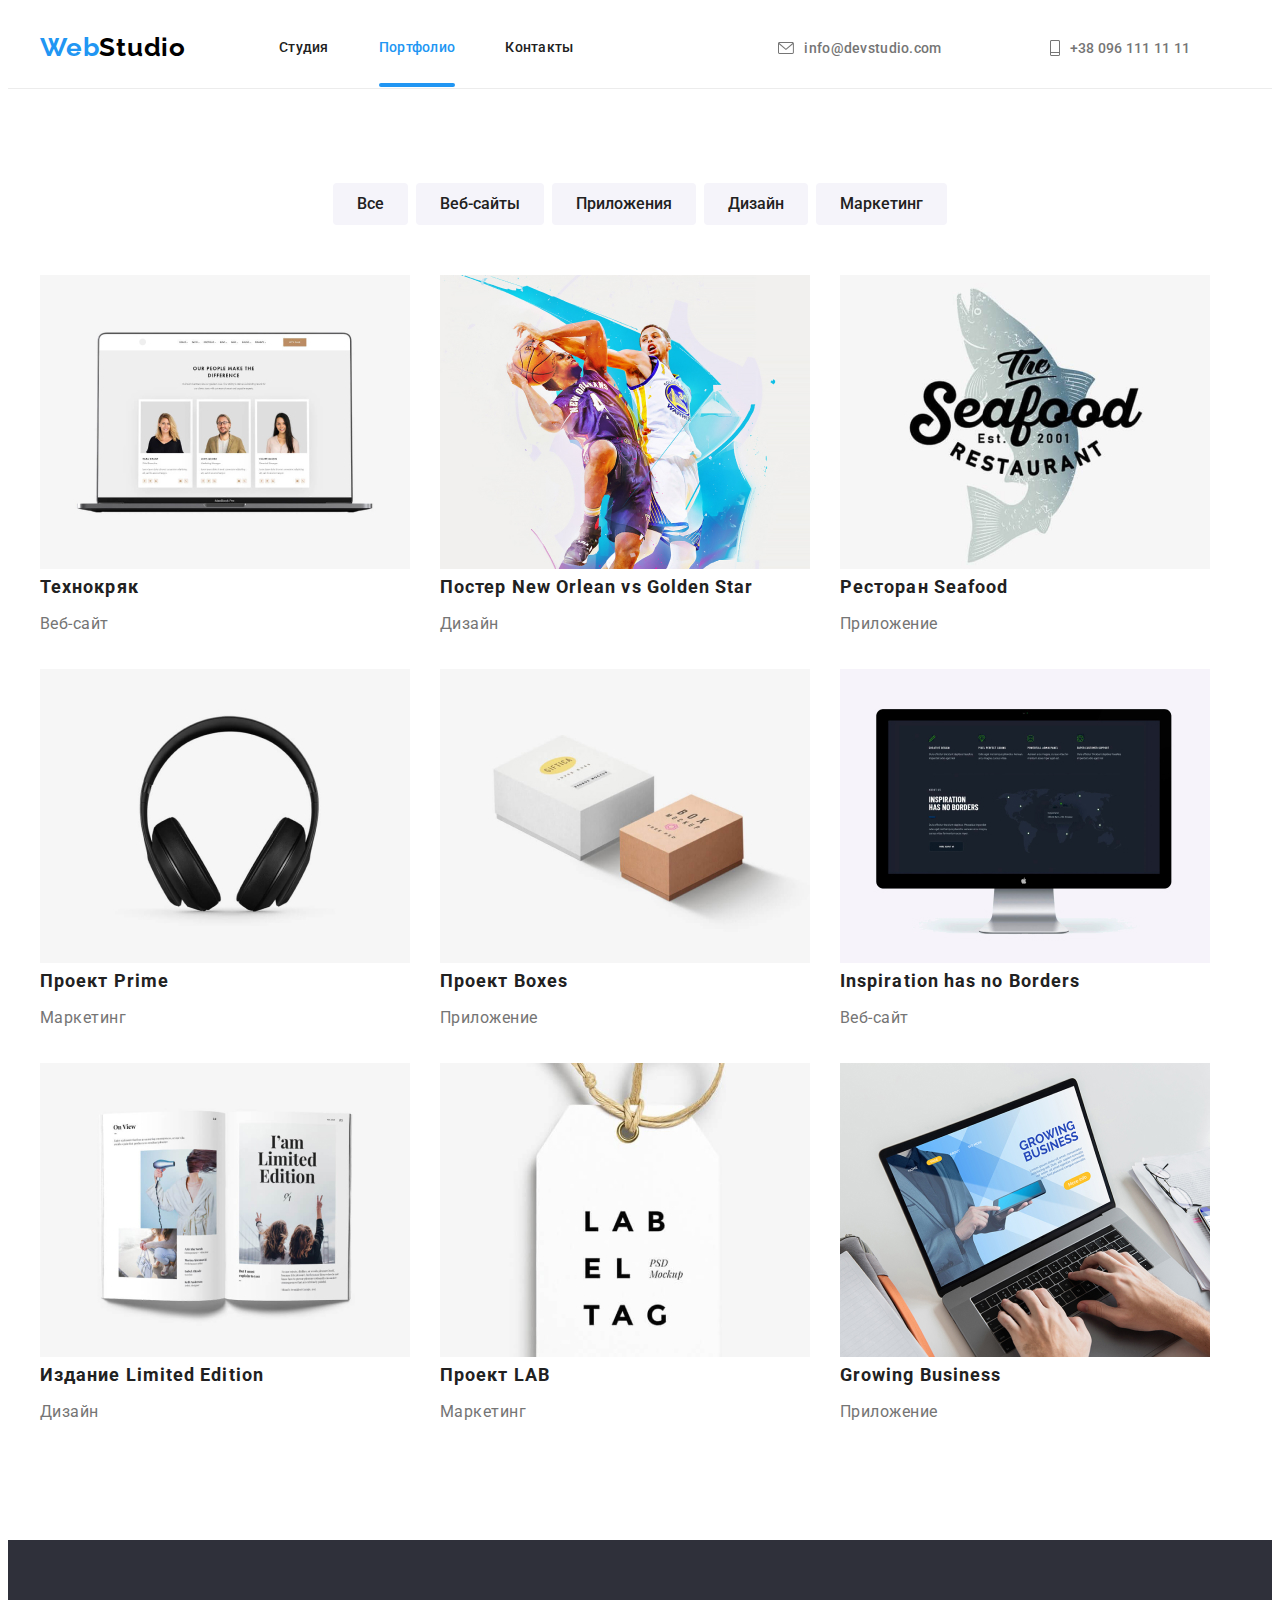
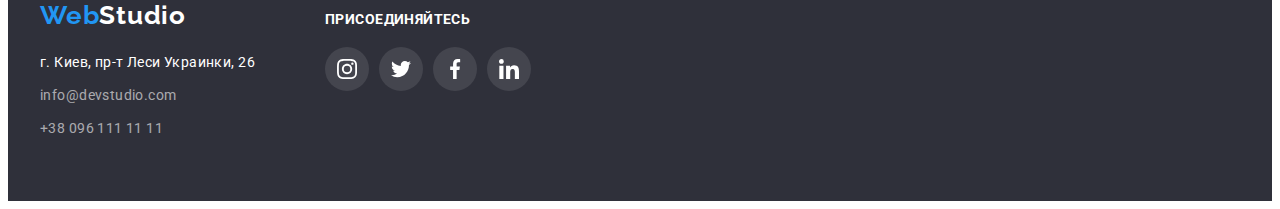
==== commit cbd76f4d: "Add files via upload" ====
--- a/portfolio.html
+++ b/portfolio.html
@@ -21,6 +21,7 @@
   <link rel="stylesheet" href="css/style.css" />
   <body>
     <!-- HEADER -->
+    <!-- HEADER -->
     <header class="header">
       <div class="container header-container">
         <nav class="main-nav">
@@ -29,18 +30,18 @@
           >
           <ul class="site-nav">
             <li class="nav-item">
-              <a class="link" href="./index.html"> Студия</a>
+              <a class="  scroll-link " href="./index.html"> Студия</a>
             </li>
             <li class="nav-item">
-              <a class="link current" href="./portfolio.html "> Портфолио</a>
-            </li>
-            <li class="nav-item"><a class="link" href=" "> Контакты</a></li>
+              <a class=" scroll-link current" href="./portfolio.html "> Портфолио</a>
+            </li>
+            <li class="nav-item"><a class=" scroll-link" href=" "> Контакты</a></li>
           </ul>
         </nav>
         <ul class="auth-nav">
           <li class="auth-nav-item">
             <a class="contact-link" href="mailto:info@devstudio.com">
-              <svg class="auth-nav-icon" width="16"height="12">
+              <svg class="auth-nav-icon" width="16" height="12">
                 <use href="./images/icons/sprite.svg#icon-envelope"></use>
               </svg>
               info@devstudio.com</a
@@ -49,7 +50,7 @@
           <li class="auth-nav-item">
             <a class="contact-link" href="tel:+380961111111"
               >
-              <svg class="auth-nav-icon" width="10"height="16">
+              <svg class="auth-nav-icon" width="10" height="16">
                 <use href="./images/icons/sprite.svg#icon-cell"></use>
               </svg>
               +38 096 111 11 11</a
@@ -59,6 +60,7 @@
       </div>
     </header>
     <main>
+    
       <!-- Filter -->
       <section class="section-hero">
         <div class="container">
@@ -93,7 +95,7 @@
                   </div>
                   <div class="card-description">
                       <h3 class="projects-list-title">Технокряк</h3>
-                      <p class="projects-list-descr">Веб-сайт</p>
+                      <p class="description">Веб-сайт</p>
                   </div>
                   </a>
               </li>
@@ -106,7 +108,7 @@
                   </div>
                   <div class="card-description">
                       <h3 class="projects-list-title">Постер <span lang="en">New Orlean vs Golden Star</span> </h3>
-                      <p class="projects-list-descr">Дизайн</p>
+                      <p class="description">Дизайн</p>
                   </div>
                   </a>
               </li>
@@ -119,7 +121,7 @@
                   </div>
                   <div class="card-description">
                       <h3 class="projects-list-title">Ресторан <span lang="en">Seafood</span></h3>
-                      <p class="projects-list-descr">Приложение</p>
+                      <p class="description">Приложение</p>
                   </div>
                   </a>
               </li>
@@ -132,7 +134,7 @@
                   </div>
                   <div class="card-description">
                       <h3 class="projects-list-title">Проект <span lang="en">Prime</span></h3>
-                      <p class="projects-list-descr">Маркетинг</p>
+                      <p class="description">Маркетинг</p>
                   </div>
                   </a>
               </li>
@@ -145,7 +147,7 @@
                   </div>
                   <div class="card-description">
                       <h3 class="projects-list-title">Проект <span lang="en">Boxes</span></h3>
-                      <p class="projects-list-descr">Приложение</p>
+                      <p class="description">Приложение</p>
                   </div>
                   </a>
               </li>
@@ -158,7 +160,7 @@
                   </div>
                   <div class="card-description">
                       <h3 class="projects-list-title" lang="en">Inspiration has no Borders</h3>
-                      <p class="projects-list-descr">Веб-сайт</p>
+                      <p class="description">Веб-сайт</p>
                   </div>
                   </a>
               </li>
@@ -171,7 +173,7 @@
                   </div>
                   <div class="card-description">
                       <h3 class="projects-list-title">Издание <span lang="en">Limited Edition</span></h3>
-                      <p class="projects-list-descr">Дизайн</p>
+                      <p class="description">Дизайн</p>
                   </div>
                   </a>
               </li>
@@ -184,7 +186,7 @@
                   </div>
                   <div class="card-description">
                       <h3 class="projects-list-title">Проект <span lang="en">LAB</span></h3>
-                      <p class="projects-list-descr">Маркетинг</p>
+                      <p class="description">Маркетинг</p>
                   </div>
                   </a>
               </li>
@@ -197,7 +199,7 @@
                   </div>
                   <div class="card-description">
                       <h3 class="projects-list-title" lang="en"> Growing Business</h3>
-                      <p class="projects-list-descr">Приложение</p>
+                      <p class="description">Приложение</p>
                   </div>
                   </a>
               </li>
@@ -208,39 +210,31 @@
       </section>
     </main>
     <!-- Footer -->
-    <footer class="footer">
-      <div class="container footer-container">
-        <div  class="container-address">
-          <a class="logo-footer" href=" "
-          >Web<span class="logo-color-footer">Studio</span></a>
-        <address class="main-contact">
+  <footer class="footer">
+    <div class="container footer-container">
+      <div  class="container-address">
+        <a class="logo-footer" href=" "
+        >Web<span class="logo-color-footer">Studio</span></a>
+      <address class="main-contact">
+        <ul class="list">
+
+          <li class="footer-adress-item">
+              <a href="https://goo.gl/maps/8NbSCPgEPVCYa1LM7" class="footer-adress">г. Киев, пр-т Леси
+                  Украинки,
+                  26</a></li>
+          <li class="footer-adress-item">
+              <a href="info@devstudio.com" class="footer-adress-mail">info@devstudio.com</a></li>
+          <li class="footer-adress-item"> <a href="tel:+380961111111" class="footer-adress-tel">+38 096
+                  111 11
+                  11</a></li>
+      </ul>
+      
         
-          <ul class="list">
-            <li class="footer-item">
-              <a
-                class="footer-link footer-location link"
-                href="https://goo.gl/maps/65E6jA36ebbG1yaQ8"
-                target="_blank"
-                rel="noopener noreferrer"
-                >г. Киев, пр-т Леси Украинки, 26</a
-              >
-            </li>
-​
-            <li class="footer-item">
-              <a class="footer-link footer-contact link" href="mailto:info@devstudio.com">
-                info@devstudio.com</a
-              >
-            </li>
-            <li class="footer-link footer-contact link">
-              <a class="footer-link footer-contact link" href="tel:+380961111111"
-                >+38 096 111 11 11</a
-              >
-            </li>
-          </ul>
-          
-        </address>
-      </div>
-      <div class="footer-social">
+        
+      </address>
+    </div>
+
+    <div class="footer-social">
         <h3 class="icon-title">присоединяйтесь</h3>
         <ul class="footer-list-icon list" >
           <li class="footer-list-icon-item">
@@ -248,7 +242,8 @@
           <svg class="footer-icon" width="20px" 
           height="20px">
              <use
-                href="./images/icons/sprite.svg#icon-instagram"></use>
+                href="./images/icons/sprite.svg#icon-instagram">
+              </use>
          </svg>
         </a>
       </li>
@@ -257,7 +252,8 @@
           <svg class="footer-icon" width="20px" 
           height="20px">
              <use
-                href="./images/icons/sprite.svg#icon-twitter"></use>
+                href="./images/icons/sprite.svg#icon-twitter">
+              </use>
          </svg>
         </a>
       </li>
@@ -266,7 +262,8 @@
           <svg class="footer-icon" width="20px" 
           height="20px">
              <use
-                href="./images/icons/sprite.svg#icon-facebook"></use>
+                href="./images/icons/sprite.svg#icon-facebook">
+              </use>
          </svg>
         </a>
       </li>
@@ -275,7 +272,8 @@
           <svg class="footer-icon" width="20px" 
           height="20px">
              <use
-                href="./images/icons/sprite.svg#icon-linkedin"></use>
+                href="./images/icons/sprite.svg#icon-linkedin">
+              </use>
          </svg>
         </a>
       </li>
@@ -283,5 +281,16 @@
       </div>
       </div>
     </footer>
+
+    <div class="backdrop is-hidden" data-modal="">
+        <div class="modal">
+          <button type="button" class="modal-close-btn" data-modal-close="">
+            <svg class="modal-close-icon" width="11" height="11">
+              <use href="./images/modal-close-btn.svg#close">
+              </use>
+            </svg>
+          </button>
+        </div>
+      </div>
   </body>
 </html>--- a/css/style.css
+++ b/css/style.css
@@ -23,7 +23,9 @@
   transition: fill 250ms cubic-bezier(0.4, 0, 0.2, 1), border 250ms cubic-bezier(0.4, 0, 0.2, 1);
   transition: color 250ms cubic-bezier(0.4, 0, 0.2, 1);
   transition: background-color 250ms cubic-bezier(0.4, 0, 0.2, 1), color 250ms cubic-bezier(0.4, 0, 0.2, 1), box-shadow 250ms cubic-bezier(0.4, 0, 0.2, 1);
+  --cubic: cubic-bezier(0.4, 0, 0.2, 1);
   --font-weight-secondary: bold;
+
 }
 h1,
 h2,
@@ -40,6 +42,11 @@
   margin-bottom: 0;
   padding-left: 0;
 }
+::after,
+::before {
+    box-sizing: border-box;
+}
+
 
 a {
   text-decoration: none;
@@ -50,11 +57,11 @@
   margin-bottom: 0px;
   padding-left: 0px;
 }
-.link{
+/* .link{
   text-decoration: none;
   color: inherit;
-  transition: color 250ms cubic-bezier(0.4, 0, 0.2, 1);
-}
+  transition: box-shadow 250ms cubic-bezier(0.4, 0, 0.2, 1);
+} */
 
 img {
   display: block;
@@ -116,45 +123,52 @@
   display: flex;
   align-items: center;
 }
-
-.nav-item:not(:last-child) {
-  margin-right: 50px;
-  font-style: normal;
-  font-weight: 500;
-  font-size: 14px;
-  line-height: 16px;
-  letter-spacing: 0.02em;
-  text-decoration: none;
-  color: #212121;
-}
-.nav-item .link:hover,
-.nav-item .link:focus {
+.scroll-link{
+  position:relative;
+    /* display: inline-block; */
+    transition: color 250ms var(--cubic);
+    font-weight: 500;
+    font-size: 14px;
+    line-height: 1.14;
+    color: var(--secondary-font-color);
+    letter-spacing: 0.02em;
+    padding-top: 32px;
+    padding-bottom: 32px;
+}
+.current {
   color: var(--link-hover-focus);
 }
-.link {
-  text-decoration: none;
-  color: var(--secondary-font-color);
-  font-weight: 500px;
-  line-height: 1.14;
-}
-.link.current {
-  color: #2196f3;
-  cursor: pointer;
-  text-decoration: none;
-  position: relative;
-}
-.link.current::before {
+
+  .scroll-link.current::after {
   position: absolute;
   left: 0;
-  bottom: -32px;
+  bottom: 0;
+  
+  content: '';
   display: block;
-  content: '';
   width: 100%;
   height: 4px;
-  background-color: ;
-  background-color: #2196f3;
-  border-radius: 4px;
-}
+  border-radius: 2px;
+  
+  background-color: var(--link-hover-focus);
+  opacity: 1;
+  transition: opasity 250ms var(--cubic);
+  }
+
+  .nav-item:not(:last-child) {
+    margin-right: 50px;
+    font-style: normal;
+    font-weight: 500;
+    font-size: 14px;
+    line-height: 16px;
+    letter-spacing: 0.02em;
+    text-decoration: none;
+    color: #212121;
+  }
+  .nav-item .scroll-link:hover,
+  .nav-item .scroll-link:focus {
+    color: var(--link-hover-focus);
+  }
 
 .nav-item:not(:first-child) {
   font-style: normal;
@@ -385,24 +399,7 @@
 
   margin-bottom: 50px;
 }
-/* .what-we-do-name {
-  font-style: normal;
-  font-weight: bold;
-  font-size: 36px;
-  line-height: 42px;
-  text-align: center;
-  letter-spacing: 0.03em;
-  font-weight: 700;
-  color: var(--secondary-font-color);
-  font-size: 36px;
-  line-height: 1.17;
-  text-align: center;
-} */
-/* .what-item {
-  display: flex;
-  list-style: none;
-  margin-top: 50px;
-} */
+
 .performans-list {
   display: flex;
   flex-wrap: wrap;
@@ -416,9 +413,7 @@
 .performans-list-item:nth-child(3n) {
   margin-right: 0px;
 }
-/* .img-list:not(:last-child) {
-  margin-right: 30px;
-} */
+
 .performans-title{
   position: 
   absolute;
@@ -529,7 +524,7 @@
   justify-content: center;
   color: #afb1b8;
   border-radius: 50px;
-  transition: background-color 250ms cubic-bezier(0.4, 0, 0.2, 1), fill 250ms cubic-bezier(0.4, 0, 0.2, 1);
+  transition: background-color 250ms cubic-bezier(0.4, 0, 0.2, 1), color 250ms cubic-bezier(0.4, 0, 0.2, 1);
 }
 
 .team-list-icon-item-link:hover,
@@ -576,13 +571,7 @@
   fill: var(--link-hover-focus);
   border: 1px solid var(--link-hover-focus);
 }
-.icon-client{
-  width: 106px;
-    height: 60px;
-    transition-duration: 250ms;
-  transition-timing-function: cubic-bezier(0.4, 0, 0.2, 1);
-    /* fill: #afb1b8; */
-}
+
 .loyal-customers-list-item-link:hover,
 .loyal-customers-list-item-link:focus{
   color: #2196f3;
@@ -591,7 +580,7 @@
 }
 .loyal-customers-title{
   font-size: 36px;
-    color: var(--title-text-color);
+    color: var(--secondary-font-color);
     text-align: center;
     margin: 0%;
     margin-bottom: 50px;
@@ -611,49 +600,43 @@
   padding-bottom: 60px;
   display: flex;
 }
-.footer-container{
+ .footer-container{
   display: flex;
   align-items: baseline;
 
 }
-.main-contact {
-  margin-top: 20px;
-}
-.footer-item {
-  margin-bottom: 9px;
-}
-.footer-item:not(:last-child) {
-  margin-bottom: 0px;
-}
-.footer-link {
-  font-weight: 400;
+
+
+
+.footer-adress {
+  font-family: 'Roboto';
+  color: var(--logo-footer-color);
   font-style: normal;
-  font-size: var(--main-font-size);
+  font-size: 14px;
   line-height: 1.71;
-  letter-spacing: var(--main-letter-spacing);
-}
-.footer-location {
-  color: var(--footer-link-color);
-}
-.footer-contact {
-  color: var(--footer-link-color);
-}
-
-.mail-footer,
-.tel-footer {
-  font-style: normal;
-  font-weight: normal;
-  font-size: 14px;
-  line-height: 24px;
-  text-decoration: none;
   letter-spacing: 0.03em;
-  color: rgba(255, 255, 255, 0.6);
-}
-
-.mail-footer:hover,
-.mail-footer:focus {
-  color: var (--link-hover-focus);
-}
+}
+.footer-adress-mail,
+.footer-adress-tel {
+font-style: normal;
+font-size: 14px;
+line-height: 1.71;
+letter-spacing: 0.03em;
+font-family: 'Roboto';
+color: rgba(255, 255, 255, 0.6);
+
+display: block;
+margin-top: 9px;
+}
+.footer-adress-mail:hover,
+.footer-adress-tel:hover,
+.footer-adress:hover,
+.footer-adress:focus,
+.footer-adress-mail:focus,
+.footer-adress-tel:focus {
+    color: var(--link-hover-focus);
+}
+
 
 .logo-footer {
   font-family: Raleway;
@@ -732,8 +715,7 @@
   font-weight: 400;
   font-size: 16px;
 }
-.header {
-}
+
 .main-nav {
   font-size: 14px;
 }
@@ -811,9 +793,7 @@
 .contacts-tel:focus {
   color: #2196f3;
 }
-body {
-  
-}
+
 /*End-Header*/
 
 /*FILTER*/
@@ -999,13 +979,15 @@
 
 
 
-.card-description {
-  width: 370px;
-  padding: 20px 24px;
-  background: var(--logo-footer-color);
-  border: 1px solid var(--border-color);
-  border-top: 0;
-}
+.description {
+  color: var(--primary-font-color);
+  font-weight: 400;
+  font-size: 16px;
+  line-height: 1.87;
+  letter-spacing: 0.03em;
+  margin: 0;
+}
+
 .projects-list-title {
   font-weight: 700;
   font-size: 18px;
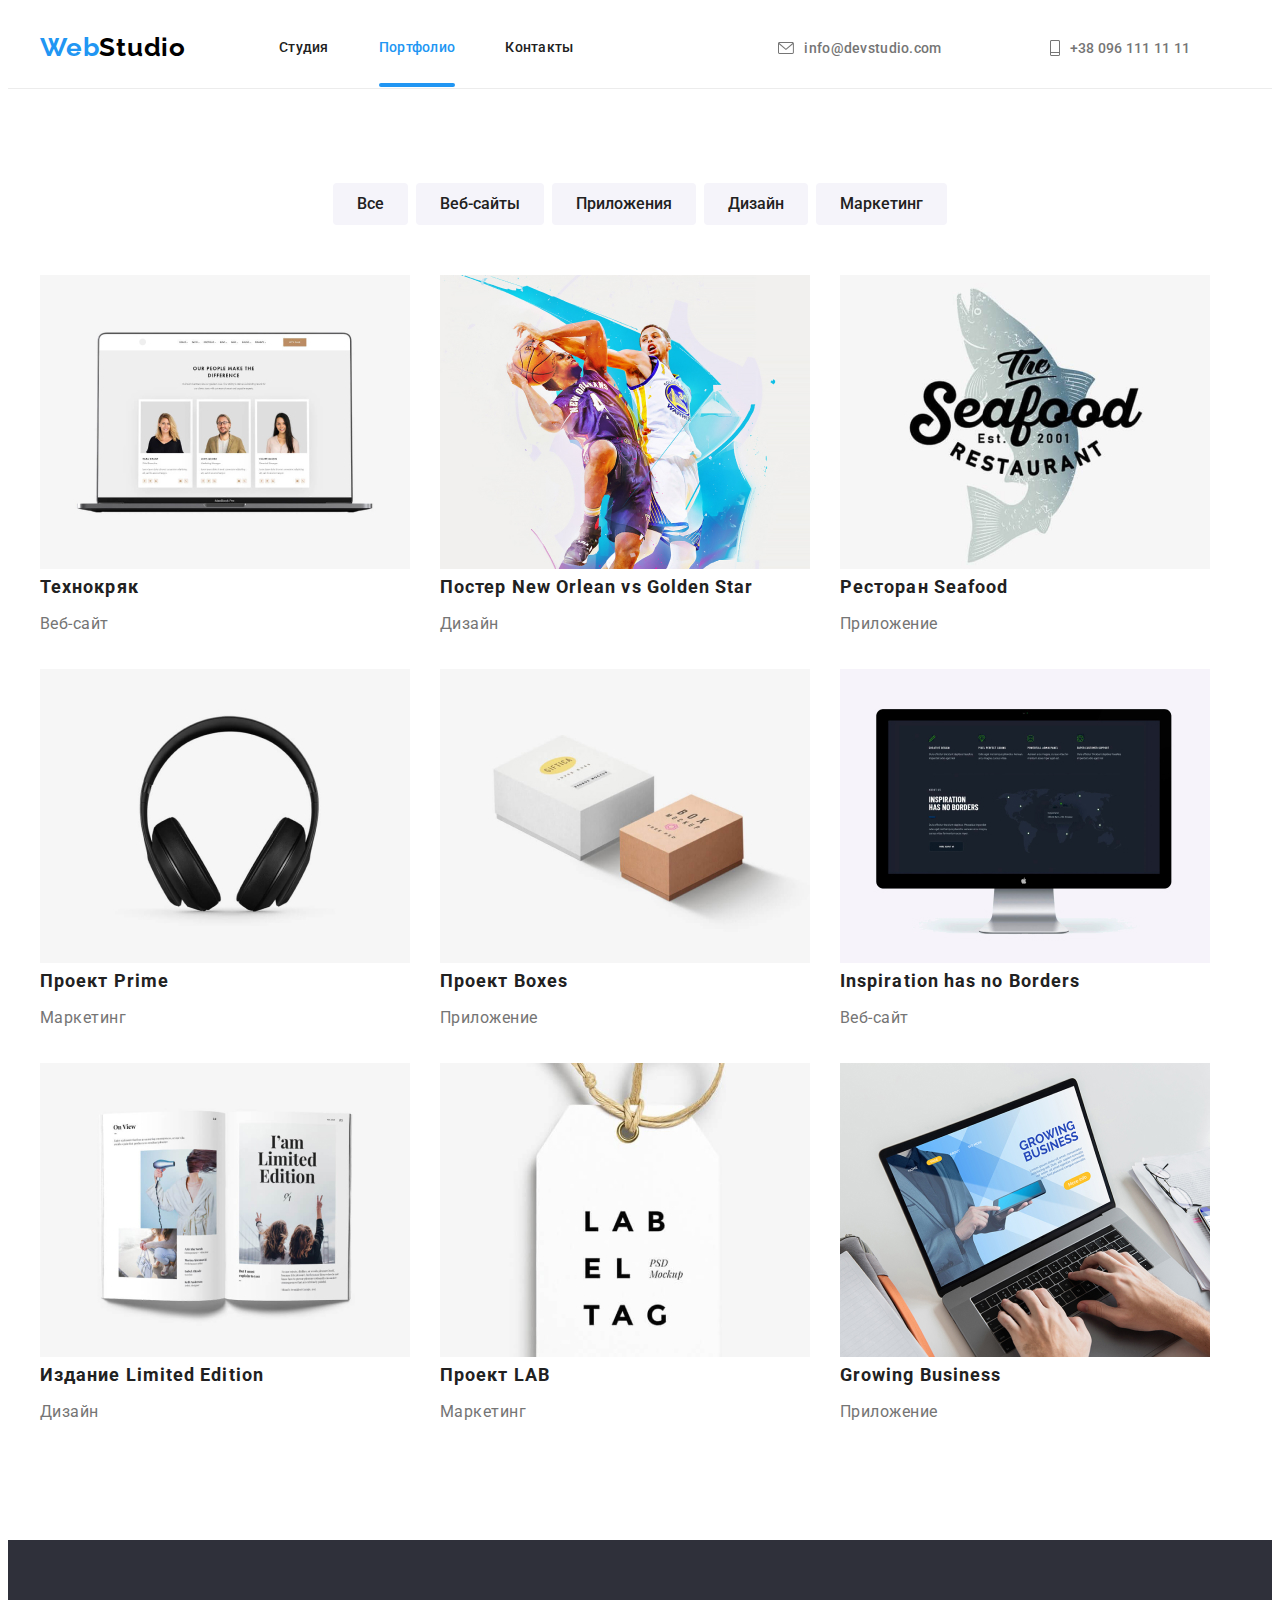
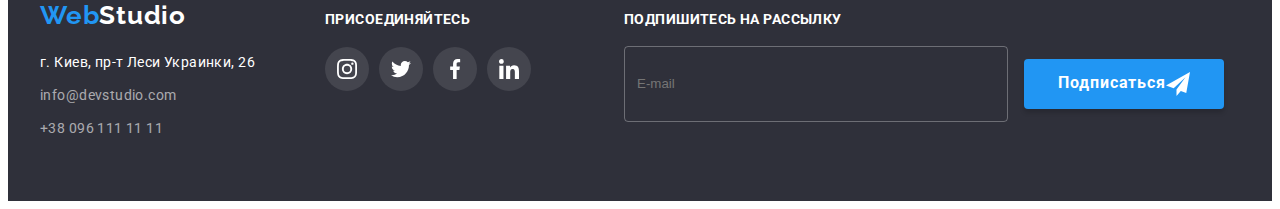
==== commit dc8f5ed7: "Add files via upload" ====
--- a/portfolio.html
+++ b/portfolio.html
@@ -209,10 +209,13 @@
         </div>
       </section>
     </main>
-    <!-- Footer -->
+     <!-- Footer -->
+  
   <footer class="footer">
+    
+
     <div class="container footer-container">
-      <div  class="container-address">
+      <div  class="container-adress">
         <a class="logo-footer" href=" "
         >Web<span class="logo-color-footer">Studio</span></a>
       <address class="main-contact">
@@ -234,6 +237,8 @@
       </address>
     </div>
 
+    <!-- footer-social -->
+
     <div class="footer-social">
         <h3 class="icon-title">присоединяйтесь</h3>
         <ul class="footer-list-icon list" >
@@ -279,8 +284,30 @@
       </li>
       </ul>
       </div>
-      </div>
-    </footer>
+      
+
+
+<!-- footer-form-mail -->
+
+  
+
+      <form class="form-footer" action="#">
+        <h3 class="footer-form-title">Подпишитесь на рассылку</h3>
+          
+            <input class="footer-input" type="email" name="email" placeholder="E-mail">
+          
+            <button class="button-primary subscription " type="submit">Подписаться<svg class="footer-send" width="24" height="24">
+                <use href="./images/icons/icons.svg#icon-send"></use>
+              </svg>
+            </button>
+          
+
+  </form>
+    
+
+      <!--end-footer-form-mail -->
+    </div>
+</footer>
 
     <div class="backdrop is-hidden" data-modal="">
         <div class="modal">
--- a/css/style.css
+++ b/css/style.css
@@ -339,6 +339,10 @@
   list-style: none;
   padding: 0;
 }
+.description-item{
+  width: 270px; 
+height:251px ; 
+}
 .description-item:not(:last-child) {
   margin-right: 30px;
 }
@@ -372,16 +376,7 @@
 
 } 
 
- /* .description {
-  font-style: normal;
-  font-weight: normal;
-  font-size: 14px;
-  line-height: 24px;
-  letter-spacing: 0.03em;
-  color: var(--primacy-font-color);
-  line-height: 1.7;
-  margin-top: 10px; 
-} */
+
 
 /*-------* End Description*---------*/
 
@@ -600,9 +595,13 @@
   padding-bottom: 60px;
   display: flex;
 }
+.foote-adress-social-form{
+  align-items: baseline;
+}
  .footer-container{
   display: flex;
   align-items: baseline;
+  
 
 }
 
@@ -655,6 +654,7 @@
 .footer-social{
   width: 206px;
   margin-left: 70px;
+  
 }
 
 .icon-title{
@@ -703,6 +703,79 @@
 }
 
 
+/* footer-form-mail */
+.footer-form-cont{
+  display:flex;
+}
+.footer-form-container{
+  display: flex;
+}
+.footer-form-title{
+ margin-bottom: 20px;
+ color: var(--logo-footer-color);
+ font-size: 14px;
+ line-height: 16px;
+ line-height: 100%;
+ text-transform: uppercase;
+ fill: var(--logo-footer-color);
+ letter-spacing: 00.03em;
+}
+
+.form-footer{
+   margin-left: 93px;
+   
+}
+
+
+.button-primary{
+  align-items: center;
+  height: 50px;
+  width: 200px;
+  padding-right: 32px;
+  padding-top: 10px;
+  padding-bottom: 10px;
+  padding-left: 32px; 
+  color: var(--logo-footer-color);
+  background-color: var(--logo-accent-color);
+  box-shadow: var(--btn-shadow);
+  font-family: inherit;
+  font-weight: 700;
+  font-size: 16px;
+  line-height: 0.03em;
+  letter-spacing: 0.06em;
+  border-radius: 4px;
+  border-style: none;
+  cursor: pointer;
+  transition: background-color 250ms cubic-bezier(0.4, 0, 0.2, 1);
+  
+  }
+  
+   .button-primary.subscription {
+    min-width: 200px;
+  } 
+.footer-send {
+  fill: var(--logo-footer-color);
+  vertical-align: middle;
+} 
+.footer-form-label{
+  display: flex;
+}
+.footer-input{
+  width: 358px;
+  height: 50px;
+  margin-right: 12px;
+  padding: 12px;
+  color: var(--logo-footer-color);
+  background-color: transparent;
+  border: 1px solid rgba(255, 255, 255, 0.3);
+  box-shadow: (0px 4px 4px rgba(0, 0, 0, 0.15));
+  border-radius: 4px;
+}
+
+
+
+/* end-footer-form-mail */
+
 /*-------*End Footer*---------*/
 
 /*portfolio*/
@@ -851,57 +924,254 @@
   background-color: #2196f3;  
   box-shadow: 0px 3px 1px rgb(0 0 0 / 10%), 0px 1px 2px rgb(0 0 0 / 8%), 0px 2px 2px rgb(0 0 0 / 12%)
 }
+
 /*====================MODAL====================================*/
 
+.visually-hidden {
+  position: absolute !important;
+  clip: rect(1px 1px 1px 1px );/* IE6,IE7 */
+  clip: rect(1px, 1px, 1px, 1px );
+  padding: 0 !important;
+  border: 0 !important;
+  height: 1px !important;
+  width: 1px !important;
+  overflow: hidden;
+}
 .backdrop {
   position: fixed;
-  width: 100vw;
-  height: 100vh;
   top: 0;
   left: 0;
+
+  width: 100%;
+  height: 100%;
+
   background-color: rgba(0, 0, 0, 0.2);
-transition: visibility 250ms cubic-bezier(0.4, 0, 0.2, 1),
-    opacity 250ms cubic-bezier(0.4, 0, 0.2, 1);
-}
-
-.modal {
+
+  opacity: 1;
+  transform: opacity 250ms cubic-bezier(0.4, 0, 0.2, 1);
+}
+
+.backdrop.is-hidden .modal {
+  opacity: 0;
+  transform: translate(-50%, -50%) scale(0.9);
+}
+
+
+  .modal {
+    position: absolute;
+    top: 50%;
+    left: 50%;
+    opacity: 1;
+    min-width: 528px;
+    min-height: 581px;
+    background-color: var(--logo-footer-color);
+    box-shadow: (0px 4px 4px rgba(0, 0, 0, 0.25));
+    border-radius: 4px;
+    transform: translate(-50%, -50%) scale(1);
+    transition: transform 250ms cubic-bezier(0.4, 0, 0.2, 1), opacity 250ms cubic-bezier(0.4, 0, 0.2, 1);
+}
+
+
+
+.modal-close-btn{
   position: absolute;
-  top: 50%;
-  left: 50%;
-  width: 528px;
-  height: 580px;
-  transform: translate(-50%, -50%);
-  background-color: #ffffff;
-  box-shadow: 0px 1px 3px rgba(0, 0, 0, 0.12), 0px 1px 1px rgba(0, 0, 0, 0.14),
-    0px 2px 1px rgba(0, 0, 0, 0.2);
+    top: 8px;
+    right: 8px;
+    width: 30px;
+    height: 30px;
+    background-color: var(--logo-footer-color);
+    border: 1px solid rgba(0, 0, 0, 0.1);
+    box-sizing: border-box;
+    border-radius: 50%;
+    cursor: pointer;
+
+}
+.modal-close-icon{
+  position: absolute;
+    top: 6px;
+    right: 6px;
+    fill: var(--secondary-font-color);
+    transition: fill 250ms cubic-bezier(0.4, 0, 0.2, 1);
+}
+ .modal-close-btn:hover .modal-close-icon {
+  fill: var(--link-hover-focus);
+}
+.visually-hidden{
+  position: absolute !important;
+  clip: rect(1px 1px 1px 1px);
+  clip: rect(1px, 1px, 1px, 1px);
+  padding: 0 !important;
+  border: 0 !important;
+  height: 1px !important;
+  width: 1px !important;
+  overflow: hidden;
+}
+/* form */
+.modal-form-head{
+  margin-top: 40px;
+    margin-bottom: 12px;
+    text-align: center;
+    color: var(--secondary-font-color);
+    font-weight: 700;
+    font-size: 20px;
+    line-height: 1.15;
+    letter-spacing: 0.03em;
+  
+}
+.modal-form {
+  width: 448px;
+    margin-left: auto;
+    margin-right: auto;
+}
+.form-label{
+  position: relative;
+ display: flex;
+ flex-direction: column;
+ }  
+.modal-form .form-label:not(:last-child) {
+  margin-bottom: 10px;
+}
+
+.form-label .form-input,
+.form-label textarea {
+  margin: 0;
+  padding: 11px 12px;
+
+  border: 1px solid rgba(33, 33, 33, 0.2);
   border-radius: 4px;
 }
 
-.close-btn {
+.modal-form .form-input {
+  padding-left: 42px;
+}
+.form-icon{
   position: absolute;
-  width: 30px;
-  height: 30px;
-  top: 8px;
-  right: 8px;
-  background: transparent;
-  border: 1px solid rgba(0, 0, 0, 0.1);
-  border-radius: 50%;
+   top: 50%;
+   left: 12px;
+   display: inline-block;
+   transition: fill 250ms cubic-bezier(0.4, 0, 0.2, 1);
+ } 
+ .form-label:focus-within .form-icon,
+ .form-label:hover .form-icon {
+   fill: var(--link-hover-focus);
+ }
+ 
+ .form-label:focus-within .form-input,
+ .form-label:hover .form-input {
+   border-color: var(--link-hover-focus);
+   outline: none;
+ }
+ .comment{
+   width: 448px;
+   height: 120px;
+ }
+ .form-label .comment {
+  padding: 12px 16px;
+  resize: none;
+}
+.form-label:focus-within .comment,
+.form-label:hover  .comment {
+  border-color: var(--link-hover-focus);
+  outline: none;
+}
+.form-label .modal-form-input-wrapper {
+  margin-bottom: 4px;
+color: var(--primary-font-color);
+  font-weight: 400;
+  font-size: 12px;
+  line-height: 1.16;
+  letter-spacing: 0.01em;
+}
+.form-label .form-input::placeholder {
+  color: rgba(117, 117, 117, 0.5);
+  font-weight: 400;
+  font-size: 12px;
+  line-height: 1.17;
+  letter-spacing: 0.01em;
+}
+/* checkbox */
+
+.checkbox-input:checked + .checkbox-label::before{
+  background-image: url(../images/icons/iconcheck.svg);
+  width: 16px;
+  height: 16px;
+}
+.checkbox-input:focus + .checkbox-label::before{
+  /* background-image: url(../images/icons/iconcheck.svg);
+  width: 16px;
+  height: 16px; */
+  outline: 2px solid var(--link-hover-focus);
+}
+.checkbox-label::before{
+display: block;
+content: "";
+width: 16px;
+  height: 16px;
+  border: 1px solid var(--secondary-font-color);
   cursor: pointer;
+  margin-right: 10px;
+  
+}
+.checkbox-label{
+display:flex;
+align-items: center;
+font-size: 14px;
+/* margin-bottom: 20px; */
+margin-top: 20px;
+line-height: 24px;
+margin-left: 13px;
+letter-spacing: 0.03em;
+border-radius: 4px;
+color: var(--primary-font-color);
+/* text-shadow:  0px, 4px
+rgba(0, 0, 0, 0.25); */
+
+text-shadow: 0px 15px 5px rgba(0,0,0,0.1),
+ /* 2px 5px 4px rgba(0,0,0,0.05), */ 
+ 5px   rgba(0,0,0,0.05);
+
+}
+.form-label-link{
+  color: var(--link-hover-focus);
+  text-decoration: underline;
+}
+.btn-container{
   display: flex;
   justify-content: center;
-  align-items: center;
-}
-
-.close-img {
-  width: 18px;
-  height: 18px;
-}
-
-.is-hidden {
-  opacity: 0;
-  visibility: hidden;
-  pointer-events: none;
-}
+  margin-top: 30px;
+  margin-bottom: 40px;
+}
+.modal-form-btn{
+   min-width: 200px;
+  min-height: 50px;
+  padding-right: 32px;
+  padding-top: 10px;
+  padding-bottom: 10px;
+  padding-left: 32px; 
+
+  color: var(--logo-footer-color);
+  background-color: var(--link-hover-focus);
+  box-shadow: var(--btn-shadow);
+  font-family: inherit;
+  font-weight: 700;
+  font-size: 16px;
+  line-height: 1.88;
+  letter-spacing: 0.06em;
+  border-radius: 4px;
+  border-style: none;
+  cursor: pointer; */
+
+  transition: background-color 250ms cubic-bezier(0.4, 0, 0.2, 1);
+}
+
+.button-primary:hover,
+.button-primary:focus {
+  background-color: #188ce8;
+}
+ 
+
+
+
 
 /*====================End-MODAL====================================*/
 
